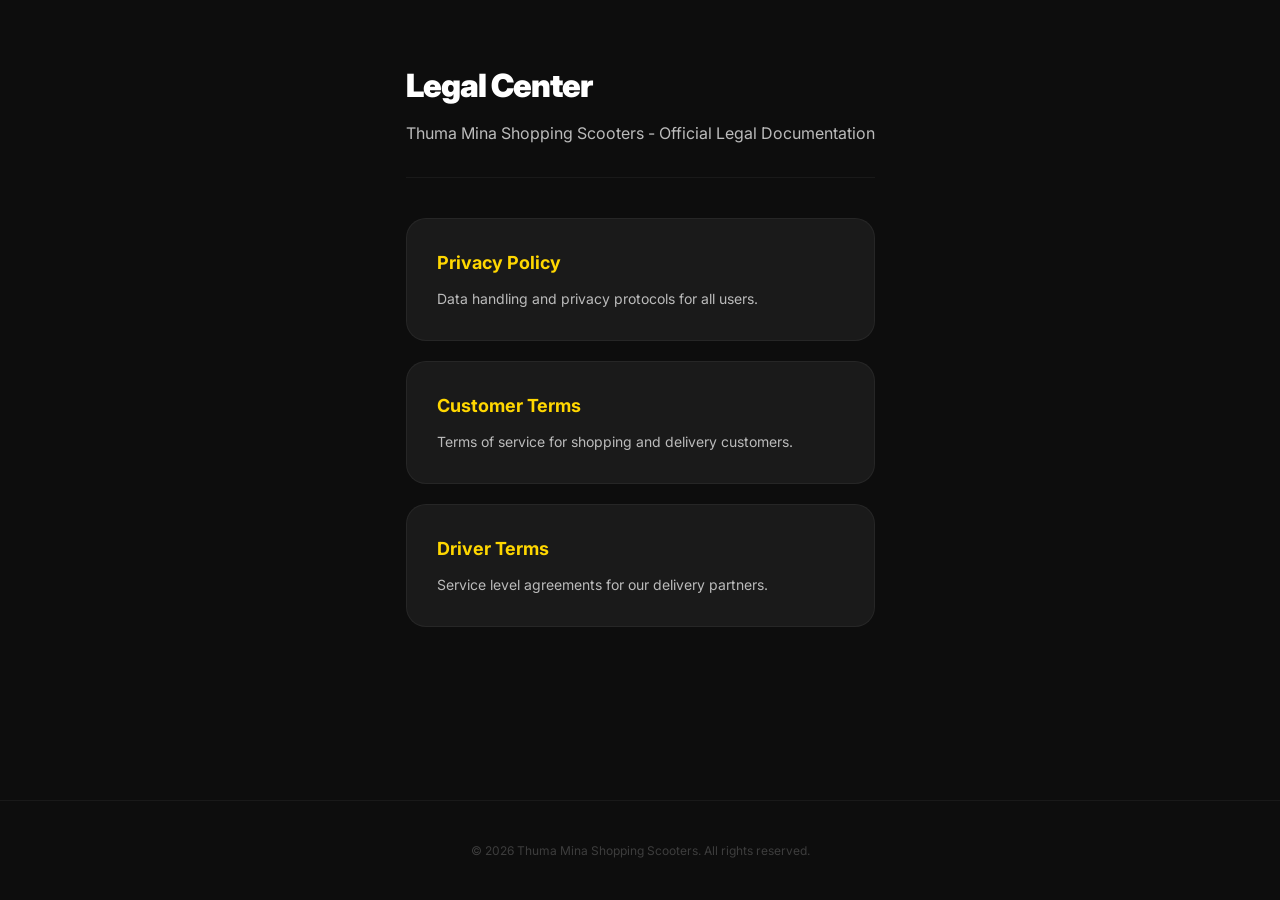
==== legal/index.html @ d8e6478d "feat: initialize legal document website with thuma mina aesthetics" ====
<!DOCTYPE html>
<html lang="en">
<head>
    <meta charset="UTF-8">
    <meta name="viewport" content="width=device-width, initial-scale=1.0">
    <title>Legal Center | Thuma Mina</title>
    <link rel="stylesheet" href="../assets/styles.css">
    <link rel="preconnect" href="https://fonts.googleapis.com">
    <link rel="preconnect" href="https://fonts.gstatic.com" crossorigin>
    <link href="https://fonts.googleapis.com/css2?family=Inter:wght@400;600;700;900&display=swap" rel="stylesheet">
</head>
<body>
    <div class="container">
        <h1>Legal Center</h1>
        <p style="color: var(--text-secondary);">Thuma Mina Shopping Scooters - Official Legal Documentation</p>
        
        <div class="divider"></div>

        <div class="home-grid">
            <a href="privacy.html" class="home-card">
                <h2>Privacy Policy</h2>
                <p>Data handling and privacy protocols for all users.</p>
            </a>
            <a href="customer-terms.html" class="home-card">
                <h2>Customer Terms</h2>
                <p>Terms of service for shopping and delivery customers.</p>
            </a>
            <a href="driver-terms.html" class="home-card">
                <h2>Driver Terms</h2>
                <p>Service level agreements for our delivery partners.</p>
            </a>
        </div>
    </div>

    <footer>
        &copy; 2026 Thuma Mina Shopping Scooters. All rights reserved.
    </footer>
</body>
</html>
---- assets/styles.css ----
:root {
    --primary-yellow: #FFD700;
    --bg-dark: #0D0D0D;
    --card-bg: #1A1A1A;
    --text-primary: #FFFFFF;
    --text-secondary: #BBBBBB;
    --border-color: rgba(255, 255, 255, 0.05);
}

* {
    margin: 0;
    padding: 0;
    box-sizing: border-box;
}

body {
    font-family: 'Inter', -apple-system, BlinkMacSystemFont, "Segoe UI", Roboto, Helvetica, Arial, sans-serif;
    background-color: var(--bg-dark);
    color: var(--text-primary);
    line-height: 1.6;
    display: flex;
    flex-direction: column;
    min-height: 100vh;
}

.container {
    max-width: 900px;
    margin: 60px auto;
    padding: 0 20px;
    flex-grow: 1;
}

.policy-card {
    background-color: var(--card-bg);
    border-radius: 24px;
    padding: 40px;
    border: 1px solid var(--border-color);
    box-shadow: 0 10px 30px rgba(0, 0, 0, 0.5);
}

h1 {
    font-size: 32px;
    font-weight: 900;
    margin-bottom: 10px;
    letter-spacing: -1px;
}

.last-updated {
    font-size: 14px;
    color: var(--primary-yellow);
    font-weight: 600;
    margin-bottom: 30px;
}

.divider {
    height: 1px;
    background-color: var(--border-color);
    margin: 30px 0;
}

.content {
    font-size: 16px;
    color: var(--text-secondary);
    white-space: pre-wrap;
}

.nav-links {
    margin-top: 40px;
    display: flex;
    gap: 20px;
}

.nav-links a {
    color: var(--primary-yellow);
    text-decoration: none;
    font-size: 14px;
    font-weight: 700;
    text-transform: uppercase;
    letter-spacing: 1px;
}

.nav-links a:hover {
    text-decoration: underline;
}

footer {
    padding: 40px 0;
    text-align: center;
    font-size: 12px;
    color: rgba(255, 255, 255, 0.2);
    border-top: 1px solid var(--border-color);
}

.home-grid {
    display: grid;
    grid-template-columns: repeat(auto-fit, minmax(250px, 1fr));
    gap: 20px;
    margin-top: 40px;
}

.home-card {
    background-color: var(--card-bg);
    padding: 30px;
    border-radius: 20px;
    text-decoration: none;
    border: 1px solid var(--border-color);
    transition: transform 0.2s, border-color 0.2s;
}

.home-card:hover {
    transform: translateY(-5px);
    border-color: var(--primary-yellow);
}

.home-card h2 {
    color: var(--primary-yellow);
    font-size: 18px;
    margin-bottom: 10px;
}

.home-card p {
    color: var(--text-secondary);
    font-size: 14px;
}
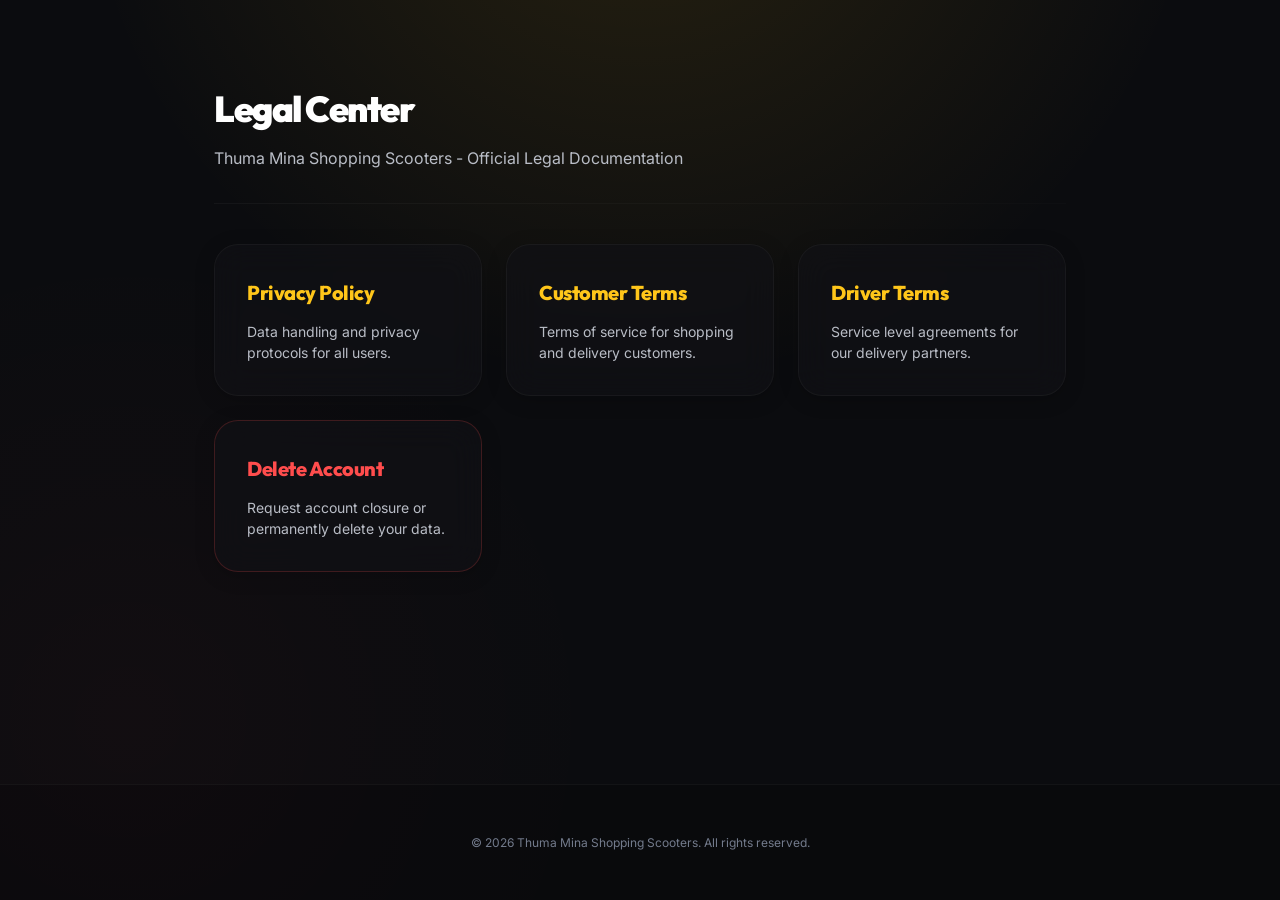
==== commit c58e06da: "Add delete-account page, update styles and index" ====
--- a/legal/index.html
+++ b/legal/index.html
@@ -29,6 +29,10 @@
                 <h2>Driver Terms</h2>
                 <p>Service level agreements for our delivery partners.</p>
             </a>
+            <a href="delete-account.html" class="home-card" style="border-color: rgba(255, 77, 77, 0.2);">
+                <h2 style="color: #ff4d4d;">Delete Account</h2>
+                <p>Request account closure or permanently delete your data.</p>
+            </a>
         </div>
     </div>
 
--- a/assets/styles.css
+++ b/assets/styles.css
@@ -1,10 +1,17 @@
+@import url('https://fonts.googleapis.com/css2?family=Outfit:wght@400;600;800;900&family=Inter:wght@400;500;600;700;800&display=swap');
+
 :root {
-    --primary-yellow: #FFD700;
-    --bg-dark: #0D0D0D;
-    --card-bg: #1A1A1A;
-    --text-primary: #FFFFFF;
-    --text-secondary: #BBBBBB;
-    --border-color: rgba(255, 255, 255, 0.05);
+    --primary-yellow: hsl(45, 100%, 55%);
+    --primary-yellow-glow: hsla(45, 100%, 55%, 0.15);
+    --bg-dark: hsl(220, 15%, 5%);
+    --card-bg: rgba(18, 18, 22, 0.65);
+    --text-primary: hsl(0, 0%, 100%);
+    --text-secondary: hsl(220, 10%, 75%);
+    --text-muted: hsl(220, 10%, 50%);
+    --border-color: rgba(255, 255, 255, 0.04);
+    --border-color-hover: rgba(255, 215, 0, 0.2);
+    --alert-red: hsl(355, 100%, 63%);
+    --alert-red-glow: hsla(355, 100%, 63%, 0.15);
 }
 
 * {
@@ -13,112 +20,360 @@
     box-sizing: border-box;
 }
 
+/* Custom Scrollbar */
+::-webkit-scrollbar {
+    width: 8px;
+}
+::-webkit-scrollbar-track {
+    background: var(--bg-dark);
+}
+::-webkit-scrollbar-thumb {
+    background: rgba(255, 255, 255, 0.1);
+    border-radius: 4px;
+}
+::-webkit-scrollbar-thumb:hover {
+    background: var(--primary-yellow);
+}
+
 body {
-    font-family: 'Inter', -apple-system, BlinkMacSystemFont, "Segoe UI", Roboto, Helvetica, Arial, sans-serif;
+    font-family: 'Inter', sans-serif;
     background-color: var(--bg-dark);
+    background-image: 
+        radial-gradient(circle at 50% -20%, hsla(45, 100%, 55%, 0.12), transparent 45%),
+        radial-gradient(circle at 10% 80%, hsla(355, 100%, 63%, 0.03), transparent 35%);
+    background-attachment: fixed;
     color: var(--text-primary);
     line-height: 1.6;
     display: flex;
     flex-direction: column;
     min-height: 100vh;
+    overflow-x: hidden;
 }
 
 .container {
     max-width: 900px;
-    margin: 60px auto;
-    padding: 0 20px;
+    margin: 80px auto;
+    padding: 0 24px;
     flex-grow: 1;
+    width: 100%;
 }
 
 .policy-card {
-    background-color: var(--card-bg);
-    border-radius: 24px;
-    padding: 40px;
+    background: var(--card-bg);
+    backdrop-filter: blur(24px);
+    -webkit-backdrop-filter: blur(24px);
+    border-radius: 28px;
+    padding: 48px;
     border: 1px solid var(--border-color);
-    box-shadow: 0 10px 30px rgba(0, 0, 0, 0.5);
+    box-shadow: 
+        0 4px 30px rgba(0, 0, 0, 0.4),
+        0 1px 3px rgba(255, 255, 255, 0.05) inset;
+    transition: transform 0.3s ease, box-shadow 0.3s ease;
 }
 
 h1 {
-    font-size: 32px;
+    font-family: 'Outfit', sans-serif;
+    font-size: 36px;
     font-weight: 900;
-    margin-bottom: 10px;
-    letter-spacing: -1px;
+    margin-bottom: 8px;
+    letter-spacing: -1.5px;
+    background: linear-gradient(135deg, #fff 60%, var(--primary-yellow));
+    -webkit-background-clip: text;
+    -webkit-text-fill-color: transparent;
 }
 
 .last-updated {
-    font-size: 14px;
+    font-size: 13px;
     color: var(--primary-yellow);
-    font-weight: 600;
+    font-weight: 700;
+    text-transform: uppercase;
+    letter-spacing: 1.5px;
     margin-bottom: 30px;
 }
 
 .divider {
     height: 1px;
-    background-color: var(--border-color);
-    margin: 30px 0;
+    background: linear-gradient(90deg, var(--border-color) 0%, rgba(255,255,255,0.01) 100%);
+    margin: 32px 0;
 }
 
 .content {
-    font-size: 16px;
+    font-size: 15.5px;
     color: var(--text-secondary);
     white-space: pre-wrap;
 }
 
 .nav-links {
-    margin-top: 40px;
+    margin-top: 48px;
     display: flex;
-    gap: 20px;
+    flex-wrap: wrap;
+    gap: 24px;
 }
 
 .nav-links a {
     color: var(--primary-yellow);
     text-decoration: none;
-    font-size: 14px;
+    font-size: 13px;
     font-weight: 700;
     text-transform: uppercase;
-    letter-spacing: 1px;
+    letter-spacing: 1.2px;
+    transition: color 0.2s, opacity 0.2s;
+    opacity: 0.8;
 }
 
 .nav-links a:hover {
-    text-decoration: underline;
+    opacity: 1;
+    text-shadow: 0 0 10px var(--primary-yellow-glow);
 }
 
 footer {
-    padding: 40px 0;
+    padding: 48px 0;
     text-align: center;
     font-size: 12px;
-    color: rgba(255, 255, 255, 0.2);
+    color: var(--text-muted);
     border-top: 1px solid var(--border-color);
-}
-
+    background: rgba(0, 0, 0, 0.2);
+}
+
+/* Home Grid & Navigation Cards */
 .home-grid {
     display: grid;
-    grid-template-columns: repeat(auto-fit, minmax(250px, 1fr));
-    gap: 20px;
+    grid-template-columns: repeat(auto-fit, minmax(260px, 1fr));
+    gap: 24px;
     margin-top: 40px;
 }
 
 .home-card {
-    background-color: var(--card-bg);
-    padding: 30px;
-    border-radius: 20px;
+    background: var(--card-bg);
+    backdrop-filter: blur(16px);
+    -webkit-backdrop-filter: blur(16px);
+    padding: 32px;
+    border-radius: 24px;
     text-decoration: none;
     border: 1px solid var(--border-color);
-    transition: transform 0.2s, border-color 0.2s;
+    box-shadow: 0 4px 20px rgba(0, 0, 0, 0.2);
+    transition: all 0.3s cubic-bezier(0.16, 1, 0.3, 1);
 }
 
 .home-card:hover {
-    transform: translateY(-5px);
+    transform: translateY(-6px);
     border-color: var(--primary-yellow);
+    box-shadow: 
+        0 12px 30px rgba(0, 0, 0, 0.4),
+        0 0 15px var(--primary-yellow-glow);
 }
 
 .home-card h2 {
+    font-family: 'Outfit', sans-serif;
     color: var(--primary-yellow);
-    font-size: 18px;
-    margin-bottom: 10px;
+    font-size: 20px;
+    font-weight: 800;
+    margin-bottom: 12px;
+    letter-spacing: -0.5px;
 }
 
 .home-card p {
     color: var(--text-secondary);
     font-size: 14px;
-}
+    line-height: 1.5;
+}
+
+/* Tabs System */
+.tabs {
+    display: flex;
+    gap: 8px;
+    margin-bottom: 32px;
+    border-bottom: 1px solid var(--border-color);
+    padding-bottom: 8px;
+}
+
+.tab-btn {
+    background: none;
+    border: none;
+    color: var(--text-muted);
+    font-size: 13.5px;
+    font-weight: 700;
+    padding: 10px 20px;
+    cursor: pointer;
+    text-transform: uppercase;
+    letter-spacing: 0.8px;
+    transition: all 0.2s ease;
+    border-radius: 8px;
+}
+
+.tab-btn:hover {
+    color: var(--text-primary);
+    background: rgba(255, 255, 255, 0.03);
+}
+
+.tab-btn.active {
+    color: var(--primary-yellow);
+    background: var(--primary-yellow-glow);
+}
+
+.tab-content {
+    display: none;
+    animation: fadeIn 0.4s ease forwards;
+}
+
+.tab-content.active {
+    display: block;
+}
+
+@keyframes fadeIn {
+    from { opacity: 0; transform: translateY(10px); }
+    to { opacity: 1; transform: translateY(0); }
+}
+
+/* Forms & Inputs */
+.form-group {
+    margin-bottom: 24px;
+}
+
+label {
+    display: block;
+    font-size: 11px;
+    font-weight: 700;
+    color: var(--text-muted);
+    margin-bottom: 8px;
+    text-transform: uppercase;
+    letter-spacing: 1.2px;
+}
+
+input[type="email"],
+input[type="password"],
+input[type="text"],
+select,
+textarea {
+    width: 100%;
+    padding: 16px 18px;
+    border-radius: 14px;
+    background-color: rgba(0, 0, 0, 0.2);
+    border: 1px solid var(--border-color);
+    color: var(--text-primary);
+    font-family: inherit;
+    font-size: 15px;
+    box-shadow: 0 2px 8px rgba(0, 0, 0, 0.1) inset;
+    transition: all 0.25s cubic-bezier(0.16, 1, 0.3, 1);
+}
+
+input[type="email"]:focus,
+input[type="password"]:focus,
+input[type="text"]:focus,
+select:focus,
+textarea:focus {
+    outline: none;
+    border-color: var(--primary-yellow);
+    background-color: rgba(255, 255, 255, 0.02);
+    box-shadow: 
+        0 0 0 4px var(--primary-yellow-glow),
+        0 4px 12px rgba(0, 0, 0, 0.2);
+}
+
+textarea {
+    resize: vertical;
+    min-height: 120px;
+    line-height: 1.5;
+}
+
+select {
+    appearance: none;
+    background-image: url("data:image/svg+xml;utf8,<svg fill='rgb(255,215,0)' height='24' viewBox='0 0 24 24' width='24' xmlns='http://www.w3.org/2000/svg'><path d='M7 10l5 5 5-5z'/><path d='M0 0h24v24H0z' fill='none'/></svg>");
+    background-repeat: no-repeat;
+    background-position: right 18px center;
+    cursor: pointer;
+}
+
+/* Warnings and Banners */
+.warning-box {
+    background-color: rgba(255, 77, 77, 0.04);
+    border: 1px solid rgba(255, 77, 77, 0.15);
+    border-radius: 20px;
+    padding: 24px;
+    margin-bottom: 32px;
+    box-shadow: 0 4px 15px rgba(255, 77, 77, 0.02);
+}
+
+.warning-box h3 {
+    color: var(--alert-red);
+    font-family: 'Outfit', sans-serif;
+    font-size: 15px;
+    font-weight: 900;
+    margin-bottom: 12px;
+    text-transform: uppercase;
+    letter-spacing: 0.8px;
+}
+
+.warning-box ul {
+    list-style-position: inside;
+    color: var(--text-secondary);
+    font-size: 14px;
+}
+
+.warning-box li {
+    margin-bottom: 10px;
+    line-height: 1.6;
+}
+
+/* Deletion Buttons */
+.btn-delete {
+    width: 100%;
+    background-color: var(--alert-red);
+    color: white;
+    border: none;
+    padding: 18px;
+    border-radius: 16px;
+    font-family: 'Outfit', sans-serif;
+    font-size: 14px;
+    font-weight: 800;
+    text-transform: uppercase;
+    letter-spacing: 1.5px;
+    cursor: pointer;
+    box-shadow: 0 4px 15px rgba(255, 77, 77, 0.2);
+    transition: all 0.2s cubic-bezier(0.16, 1, 0.3, 1);
+}
+
+.btn-delete:hover {
+    background-color: hsl(355, 100%, 58%);
+    box-shadow: 
+        0 6px 20px rgba(255, 77, 77, 0.3),
+        0 0 15px var(--alert-red-glow);
+}
+
+.btn-delete:active {
+    transform: scale(0.985);
+}
+
+.btn-delete:disabled {
+    background-color: rgba(255, 255, 255, 0.02);
+    color: rgba(255, 255, 255, 0.15);
+    cursor: not-allowed;
+    border: 1px solid var(--border-color);
+    box-shadow: none;
+}
+
+/* Status Notifications */
+.status-message {
+    padding: 18px 24px;
+    border-radius: 16px;
+    margin-top: 28px;
+    font-size: 14.5px;
+    font-weight: 600;
+    line-height: 1.5;
+    display: none;
+    animation: fadeIn 0.4s ease forwards;
+}
+
+.status-message.success {
+    background-color: rgba(76, 175, 80, 0.08);
+    border: 1px solid rgba(76, 175, 80, 0.15);
+    color: #4CAF50;
+    display: block;
+}
+
+.status-message.error {
+    background-color: rgba(244, 67, 54, 0.08);
+    border: 1px solid rgba(244, 67, 54, 0.15);
+    color: #f44336;
+    display: block;
+}
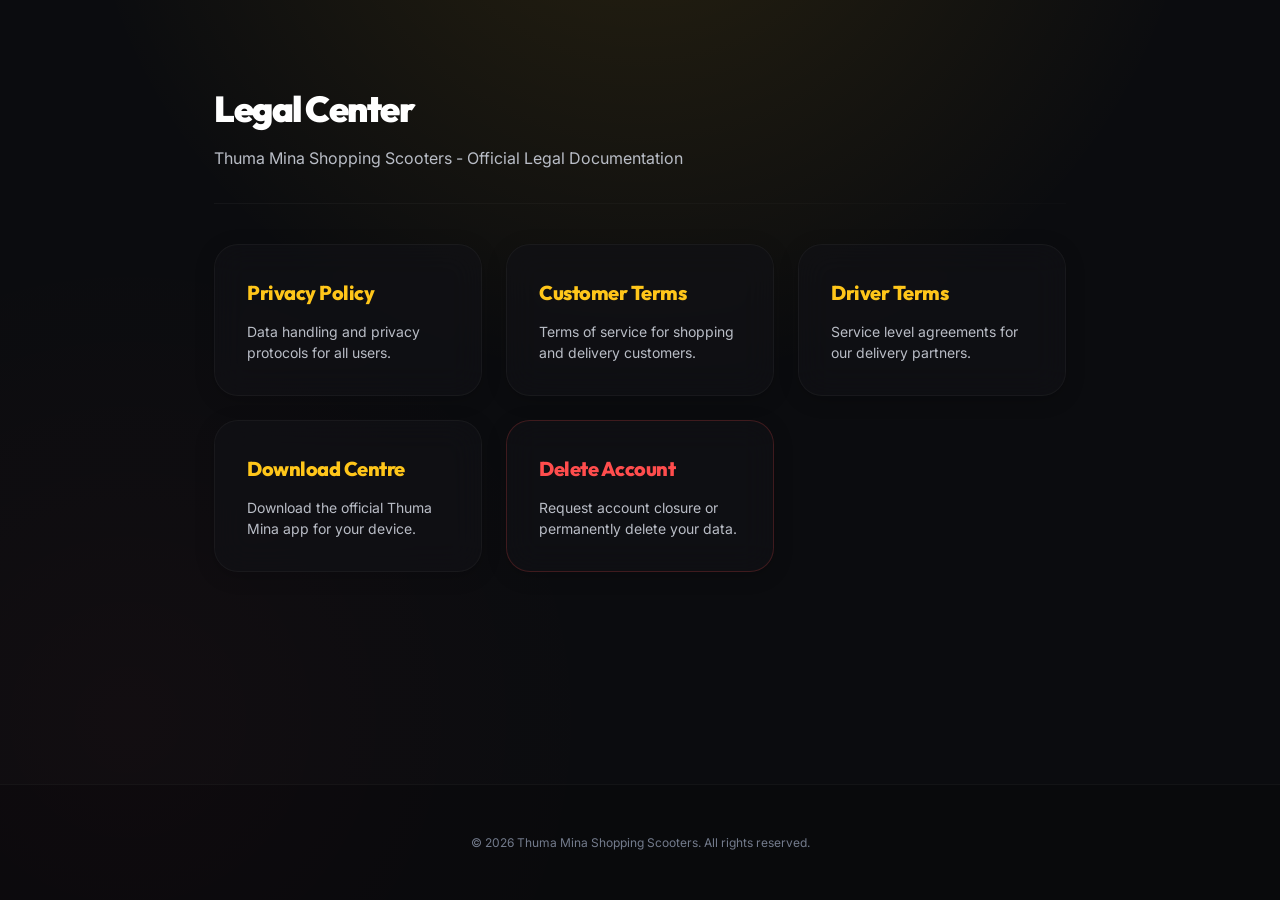
==== commit 2c624657: "Update legal site: style improvements and downloads page" ====
--- a/legal/index.html
+++ b/legal/index.html
@@ -1,43 +1,47 @@
-<!DOCTYPE html>
-<html lang="en">
-<head>
-    <meta charset="UTF-8">
-    <meta name="viewport" content="width=device-width, initial-scale=1.0">
-    <title>Legal Center | Thuma Mina</title>
-    <link rel="stylesheet" href="../assets/styles.css">
-    <link rel="preconnect" href="https://fonts.googleapis.com">
-    <link rel="preconnect" href="https://fonts.gstatic.com" crossorigin>
-    <link href="https://fonts.googleapis.com/css2?family=Inter:wght@400;600;700;900&display=swap" rel="stylesheet">
-</head>
-<body>
-    <div class="container">
-        <h1>Legal Center</h1>
-        <p style="color: var(--text-secondary);">Thuma Mina Shopping Scooters - Official Legal Documentation</p>
-        
-        <div class="divider"></div>
-
-        <div class="home-grid">
-            <a href="privacy.html" class="home-card">
-                <h2>Privacy Policy</h2>
-                <p>Data handling and privacy protocols for all users.</p>
-            </a>
-            <a href="customer-terms.html" class="home-card">
-                <h2>Customer Terms</h2>
-                <p>Terms of service for shopping and delivery customers.</p>
-            </a>
-            <a href="driver-terms.html" class="home-card">
-                <h2>Driver Terms</h2>
-                <p>Service level agreements for our delivery partners.</p>
-            </a>
-            <a href="delete-account.html" class="home-card" style="border-color: rgba(255, 77, 77, 0.2);">
-                <h2 style="color: #ff4d4d;">Delete Account</h2>
-                <p>Request account closure or permanently delete your data.</p>
-            </a>
-        </div>
-    </div>
-
-    <footer>
-        &copy; 2026 Thuma Mina Shopping Scooters. All rights reserved.
-    </footer>
-</body>
-</html>
+<!DOCTYPE html>
+<html lang="en">
+<head>
+    <meta charset="UTF-8">
+    <meta name="viewport" content="width=device-width, initial-scale=1.0">
+    <title>Legal Center | Thuma Mina</title>
+    <link rel="stylesheet" href="../assets/styles.css">
+    <link rel="preconnect" href="https://fonts.googleapis.com">
+    <link rel="preconnect" href="https://fonts.gstatic.com" crossorigin>
+    <link href="https://fonts.googleapis.com/css2?family=Inter:wght@400;600;700;900&display=swap" rel="stylesheet">
+</head>
+<body>
+    <div class="container">
+        <h1>Legal Center</h1>
+        <p style="color: var(--text-secondary);">Thuma Mina Shopping Scooters - Official Legal Documentation</p>
+        
+        <div class="divider"></div>
+
+        <div class="home-grid">
+            <a href="privacy.html" class="home-card">
+                <h2>Privacy Policy</h2>
+                <p>Data handling and privacy protocols for all users.</p>
+            </a>
+            <a href="customer-terms.html" class="home-card">
+                <h2>Customer Terms</h2>
+                <p>Terms of service for shopping and delivery customers.</p>
+            </a>
+            <a href="driver-terms.html" class="home-card">
+                <h2>Driver Terms</h2>
+                <p>Service level agreements for our delivery partners.</p>
+            </a>
+            <a href="downloads/applications.html" class="home-card">
+                <h2>Download Centre</h2>
+                <p>Download the official Thuma Mina app for your device.</p>
+            </a>
+            <a href="delete-account.html" class="home-card" style="border-color: rgba(255, 77, 77, 0.2);">
+                <h2 style="color: #ff4d4d;">Delete Account</h2>
+                <p>Request account closure or permanently delete your data.</p>
+            </a>
+        </div>
+    </div>
+
+    <footer>
+        &copy; 2026 Thuma Mina Shopping Scooters. All rights reserved.
+    </footer>
+</body>
+</html>
--- a/assets/styles.css
+++ b/assets/styles.css
@@ -377,3 +377,158 @@
     color: #f44336;
     display: block;
 }
+
+/* Download Centre */
+.app-grid {
+    display: grid;
+    gap: 24px;
+    margin-top: 32px;
+}
+
+.app-card {
+    background: var(--card-bg);
+    backdrop-filter: blur(16px);
+    -webkit-backdrop-filter: blur(16px);
+    padding: 28px 32px;
+    border-radius: 24px;
+    border: 1px solid var(--border-color);
+    display: flex;
+    align-items: center;
+    gap: 24px;
+    transition: all 0.3s cubic-bezier(0.16, 1, 0.3, 1);
+}
+
+.app-card:hover {
+    border-color: var(--border-color-hover);
+    box-shadow: 0 8px 24px rgba(0, 0, 0, 0.3);
+}
+
+.app-icon {
+    width: 64px;
+    height: 64px;
+    border-radius: 16px;
+    background: var(--primary-yellow-glow);
+    display: flex;
+    align-items: center;
+    justify-content: center;
+    font-size: 28px;
+    flex-shrink: 0;
+}
+
+.app-info {
+    flex: 1;
+    min-width: 0;
+}
+
+.app-info h3 {
+    font-family: 'Outfit', sans-serif;
+    font-size: 18px;
+    font-weight: 800;
+    color: var(--text-primary);
+    margin-bottom: 4px;
+}
+
+.app-info p {
+    font-size: 14px;
+    color: var(--text-secondary);
+    line-height: 1.5;
+    margin: 0;
+}
+
+.app-meta {
+    display: grid;
+    grid-template-columns: repeat(auto-fit, minmax(110px, 1fr));
+    gap: 10px 16px;
+    margin-top: 14px;
+    padding-top: 14px;
+    border-top: 1px solid var(--border-color);
+}
+
+.meta-item {
+    display: flex;
+    flex-direction: column;
+    gap: 2px;
+}
+
+.meta-label {
+    font-size: 10px;
+    font-weight: 700;
+    text-transform: uppercase;
+    letter-spacing: 0.8px;
+    color: var(--text-muted);
+}
+
+.meta-value {
+    font-size: 14px;
+    font-weight: 600;
+    color: var(--text-primary);
+}
+
+.app-badge {
+    display: inline-block;
+    font-size: 10px;
+    font-weight: 700;
+    text-transform: uppercase;
+    letter-spacing: 1px;
+    padding: 4px 10px;
+    border-radius: 6px;
+    margin-bottom: 8px;
+}
+
+.app-badge.available {
+    background: rgba(76, 175, 80, 0.1);
+    color: #4CAF50;
+    border: 1px solid rgba(76, 175, 80, 0.2);
+}
+
+.app-badge.coming-soon {
+    background: rgba(255, 255, 255, 0.03);
+    color: var(--text-muted);
+    border: 1px solid var(--border-color);
+}
+
+.btn-download {
+    display: inline-flex;
+    align-items: center;
+    gap: 8px;
+    background: var(--primary-yellow);
+    color: #000;
+    padding: 12px 24px;
+    border-radius: 14px;
+    font-family: 'Outfit', sans-serif;
+    font-size: 12px;
+    font-weight: 800;
+    text-transform: uppercase;
+    letter-spacing: 0.8px;
+    text-decoration: none;
+    white-space: nowrap;
+    transition: all 0.2s cubic-bezier(0.16, 1, 0.3, 1);
+    flex-shrink: 0;
+}
+
+.btn-download:hover {
+    background: hsl(45, 100%, 60%);
+    box-shadow: 0 4px 15px var(--primary-yellow-glow);
+    transform: translateY(-2px);
+}
+
+.btn-download:active {
+    transform: translateY(0);
+}
+
+.btn-download.disabled {
+    background: rgba(255, 255, 255, 0.03);
+    color: var(--text-muted);
+    pointer-events: none;
+    border: 1px solid var(--border-color);
+}
+
+@media (max-width: 640px) {
+    .app-card {
+        flex-direction: column;
+        text-align: center;
+    }
+    .app-icon {
+        margin-bottom: 8px;
+    }
+}
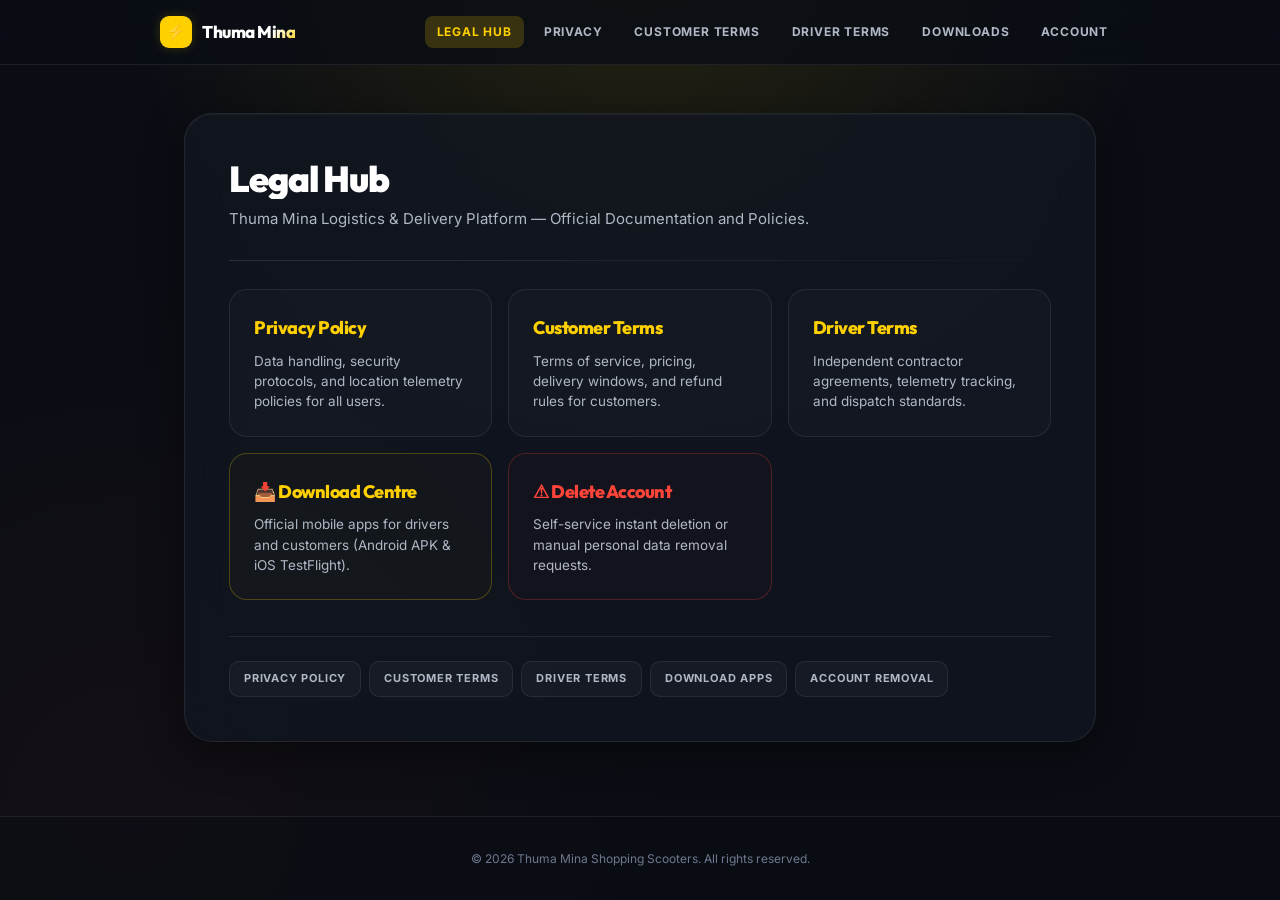
==== commit c71eb147: "feat(legal-site): mobile-first responsive redesign, unified brand header, verified iOS TestFlight in" ====
--- a/legal/index.html
+++ b/legal/index.html
@@ -1,47 +1,76 @@
-<!DOCTYPE html>
-<html lang="en">
-<head>
-    <meta charset="UTF-8">
-    <meta name="viewport" content="width=device-width, initial-scale=1.0">
-    <title>Legal Center | Thuma Mina</title>
-    <link rel="stylesheet" href="../assets/styles.css">
-    <link rel="preconnect" href="https://fonts.googleapis.com">
-    <link rel="preconnect" href="https://fonts.gstatic.com" crossorigin>
-    <link href="https://fonts.googleapis.com/css2?family=Inter:wght@400;600;700;900&display=swap" rel="stylesheet">
-</head>
-<body>
-    <div class="container">
-        <h1>Legal Center</h1>
-        <p style="color: var(--text-secondary);">Thuma Mina Shopping Scooters - Official Legal Documentation</p>
-        
-        <div class="divider"></div>
-
-        <div class="home-grid">
-            <a href="privacy.html" class="home-card">
-                <h2>Privacy Policy</h2>
-                <p>Data handling and privacy protocols for all users.</p>
-            </a>
-            <a href="customer-terms.html" class="home-card">
-                <h2>Customer Terms</h2>
-                <p>Terms of service for shopping and delivery customers.</p>
-            </a>
-            <a href="driver-terms.html" class="home-card">
-                <h2>Driver Terms</h2>
-                <p>Service level agreements for our delivery partners.</p>
-            </a>
-            <a href="downloads/applications.html" class="home-card">
-                <h2>Download Centre</h2>
-                <p>Download the official Thuma Mina app for your device.</p>
-            </a>
-            <a href="delete-account.html" class="home-card" style="border-color: rgba(255, 77, 77, 0.2);">
-                <h2 style="color: #ff4d4d;">Delete Account</h2>
-                <p>Request account closure or permanently delete your data.</p>
-            </a>
-        </div>
-    </div>
-
-    <footer>
-        &copy; 2026 Thuma Mina Shopping Scooters. All rights reserved.
-    </footer>
-</body>
-</html>
+<!DOCTYPE html>
+<html lang="en">
+<head>
+    <meta charset="UTF-8">
+    <meta name="viewport" content="width=device-width, initial-scale=1.0">
+    <title>Legal Hub | Thuma Mina</title>
+    <link rel="stylesheet" href="../assets/styles.css">
+    <link rel="preconnect" href="https://fonts.googleapis.com">
+    <link rel="preconnect" href="https://fonts.gstatic.com" crossorigin>
+    <link href="https://fonts.googleapis.com/css2?family=Outfit:wght@400;600;700;800;900&family=Inter:wght@400;500;600;700;800&display=swap" rel="stylesheet">
+</head>
+<body>
+    <header class="site-header">
+        <div class="header-inner">
+            <a href="index.html" class="brand-link">
+                <span class="brand-icon">&#9889;</span>
+                <span class="brand-title">Thuma Mina</span>
+            </a>
+            <nav class="header-nav">
+                <a href="index.html" class="active">Legal Hub</a>
+                <a href="privacy.html">Privacy</a>
+                <a href="customer-terms.html">Customer Terms</a>
+                <a href="driver-terms.html">Driver Terms</a>
+                <a href="downloads/applications.html">Downloads</a>
+                <a href="delete-account.html">Account</a>
+            </nav>
+        </div>
+    </header>
+
+    <div class="container">
+        <div class="policy-card">
+            <h1>Legal Hub</h1>
+            <p style="color: var(--text-secondary); margin-top: 8px;">
+                Thuma Mina Logistics & Delivery Platform &mdash; Official Documentation and Policies.
+            </p>
+            
+            <div class="divider"></div>
+
+            <div class="home-grid">
+                <a href="privacy.html" class="home-card">
+                    <h2>Privacy Policy</h2>
+                    <p>Data handling, security protocols, and location telemetry policies for all users.</p>
+                </a>
+                <a href="customer-terms.html" class="home-card">
+                    <h2>Customer Terms</h2>
+                    <p>Terms of service, pricing, delivery windows, and refund rules for customers.</p>
+                </a>
+                <a href="driver-terms.html" class="home-card">
+                    <h2>Driver Terms</h2>
+                    <p>Independent contractor agreements, telemetry tracking, and dispatch standards.</p>
+                </a>
+                <a href="downloads/applications.html" class="home-card" style="border-color: rgba(255, 208, 0, 0.25); background: rgba(255, 208, 0, 0.02);">
+                    <h2 style="color: var(--primary-yellow);">&#128229; Download Centre</h2>
+                    <p>Official mobile apps for drivers and customers (Android APK &amp; iOS TestFlight).</p>
+                </a>
+                <a href="delete-account.html" class="home-card" style="border-color: rgba(255, 69, 58, 0.25); background: rgba(255, 69, 58, 0.02);">
+                    <h2 style="color: var(--alert-red);">&#9888; Delete Account</h2>
+                    <p>Self-service instant deletion or manual personal data removal requests.</p>
+                </a>
+            </div>
+
+            <div class="nav-links">
+                <a href="privacy.html">Privacy Policy</a>
+                <a href="customer-terms.html">Customer Terms</a>
+                <a href="driver-terms.html">Driver Terms</a>
+                <a href="downloads/applications.html">Download Apps</a>
+                <a href="delete-account.html">Account Removal</a>
+            </div>
+        </div>
+    </div>
+
+    <footer>
+        &copy; 2026 Thuma Mina Shopping Scooters. All rights reserved.
+    </footer>
+</body>
+</html>
--- a/assets/styles.css
+++ b/assets/styles.css
@@ -1,46 +1,43 @@
-@import url('https://fonts.googleapis.com/css2?family=Outfit:wght@400;600;800;900&family=Inter:wght@400;500;600;700;800&display=swap');
+@import url('https://fonts.googleapis.com/css2?family=Outfit:wght@400;500;600;700;800;900&family=Inter:wght@400;500;600;700;800&display=swap');
 
 :root {
-    --primary-yellow: hsl(45, 100%, 55%);
-    --primary-yellow-glow: hsla(45, 100%, 55%, 0.15);
-    --bg-dark: hsl(220, 15%, 5%);
-    --card-bg: rgba(18, 18, 22, 0.65);
-    --text-primary: hsl(0, 0%, 100%);
-    --text-secondary: hsl(220, 10%, 75%);
-    --text-muted: hsl(220, 10%, 50%);
-    --border-color: rgba(255, 255, 255, 0.04);
-    --border-color-hover: rgba(255, 215, 0, 0.2);
-    --alert-red: hsl(355, 100%, 63%);
-    --alert-red-glow: hsla(355, 100%, 63%, 0.15);
-}
-
-* {
+    --primary-yellow: #FFD000;
+    --primary-yellow-hover: #FFE033;
+    --primary-yellow-glow: rgba(255, 208, 0, 0.18);
+    --bg-dark: #0A0D14;
+    --card-bg: rgba(17, 22, 33, 0.78);
+    --card-bg-solid: #111621;
+    --card-border: rgba(255, 255, 255, 0.08);
+    --card-border-hover: rgba(255, 208, 0, 0.35);
+    --text-primary: #FFFFFF;
+    --text-secondary: #B0B8C6;
+    --text-muted: #6E798F;
+    --border-color: rgba(255, 255, 255, 0.08);
+    --border-color-hover: rgba(255, 208, 0, 0.25);
+    --alert-red: #FF453A;
+    --alert-red-glow: rgba(255, 69, 58, 0.18);
+    --accent-green: #34C759;
+    --accent-blue: #0A84FF;
+    --accent-orange: #FF9F0A;
+}
+
+*, *::before, *::after {
     margin: 0;
     padding: 0;
     box-sizing: border-box;
 }
 
-/* Custom Scrollbar */
-::-webkit-scrollbar {
-    width: 8px;
-}
-::-webkit-scrollbar-track {
-    background: var(--bg-dark);
-}
-::-webkit-scrollbar-thumb {
-    background: rgba(255, 255, 255, 0.1);
-    border-radius: 4px;
-}
-::-webkit-scrollbar-thumb:hover {
-    background: var(--primary-yellow);
+html {
+    -webkit-text-size-adjust: 100%;
+    scroll-behavior: smooth;
 }
 
 body {
-    font-family: 'Inter', sans-serif;
+    font-family: 'Inter', -apple-system, BlinkMacSystemFont, 'Segoe UI', Roboto, Helvetica, Arial, sans-serif;
     background-color: var(--bg-dark);
     background-image: 
-        radial-gradient(circle at 50% -20%, hsla(45, 100%, 55%, 0.12), transparent 45%),
-        radial-gradient(circle at 10% 80%, hsla(355, 100%, 63%, 0.03), transparent 35%);
+        radial-gradient(circle at 50% -10%, rgba(255, 208, 0, 0.12), transparent 45%),
+        radial-gradient(circle at 10% 90%, rgba(255, 69, 58, 0.04), transparent 40%);
     background-attachment: fixed;
     color: var(--text-primary);
     line-height: 1.6;
@@ -48,172 +45,496 @@
     flex-direction: column;
     min-height: 100vh;
     overflow-x: hidden;
-}
-
+    width: 100%;
+}
+
+/* Custom Scrollbar */
+::-webkit-scrollbar {
+    width: 6px;
+    height: 6px;
+}
+::-webkit-scrollbar-track {
+    background: var(--bg-dark);
+}
+::-webkit-scrollbar-thumb {
+    background: rgba(255, 255, 255, 0.15);
+    border-radius: 4px;
+}
+::-webkit-scrollbar-thumb:hover {
+    background: var(--primary-yellow);
+}
+
+/* Header & Global Brand Bar */
+.site-header {
+    width: 100%;
+    padding: 16px 20px;
+    background: rgba(10, 13, 20, 0.85);
+    backdrop-filter: blur(16px);
+    -webkit-backdrop-filter: blur(16px);
+    border-bottom: 1px solid var(--border-color);
+    position: sticky;
+    top: 0;
+    z-index: 100;
+}
+
+.header-inner {
+    max-width: 960px;
+    margin: 0 auto;
+    display: flex;
+    align-items: center;
+    justify-content: space-between;
+    gap: 16px;
+}
+
+.brand-link {
+    display: inline-flex;
+    align-items: center;
+    gap: 10px;
+    text-decoration: none;
+    color: var(--text-primary);
+    font-family: 'Outfit', sans-serif;
+    font-weight: 800;
+    font-size: 17px;
+    letter-spacing: -0.5px;
+}
+
+.brand-icon {
+    width: 32px;
+    height: 32px;
+    border-radius: 9px;
+    background: var(--primary-yellow);
+    color: #000;
+    display: flex;
+    align-items: center;
+    justify-content: center;
+    font-size: 16px;
+    font-weight: 900;
+    box-shadow: 0 0 12px var(--primary-yellow-glow);
+}
+
+.brand-title {
+    background: linear-gradient(135deg, #fff 70%, var(--primary-yellow));
+    -webkit-background-clip: text;
+    -webkit-text-fill-color: transparent;
+}
+
+.header-nav {
+    display: flex;
+    align-items: center;
+    gap: 8px;
+    flex-wrap: wrap;
+}
+
+.header-nav a {
+    text-decoration: none;
+    font-size: 12px;
+    font-weight: 700;
+    text-transform: uppercase;
+    letter-spacing: 0.8px;
+    color: var(--text-secondary);
+    padding: 6px 12px;
+    border-radius: 8px;
+    transition: all 0.2s ease;
+}
+
+.header-nav a:hover, .header-nav a.active {
+    color: var(--primary-yellow);
+    background: var(--primary-yellow-glow);
+}
+
+/* Layout Container */
 .container {
-    max-width: 900px;
-    margin: 80px auto;
-    padding: 0 24px;
+    max-width: 960px;
+    margin: clamp(20px, 4vw, 48px) auto;
+    padding: 0 clamp(14px, 3vw, 24px);
     flex-grow: 1;
     width: 100%;
 }
 
+/* Primary Card Container */
 .policy-card {
     background: var(--card-bg);
     backdrop-filter: blur(24px);
     -webkit-backdrop-filter: blur(24px);
-    border-radius: 28px;
-    padding: 48px;
+    border-radius: clamp(16px, 3vw, 28px);
+    padding: clamp(20px, 4vw, 44px);
     border: 1px solid var(--border-color);
     box-shadow: 
-        0 4px 30px rgba(0, 0, 0, 0.4),
-        0 1px 3px rgba(255, 255, 255, 0.05) inset;
-    transition: transform 0.3s ease, box-shadow 0.3s ease;
-}
-
+        0 10px 40px rgba(0, 0, 0, 0.45),
+        0 1px 2px rgba(255, 255, 255, 0.05) inset;
+    width: 100%;
+    overflow: hidden;
+}
+
+/* Typography */
 h1 {
     font-family: 'Outfit', sans-serif;
-    font-size: 36px;
+    font-size: clamp(24px, 5.5vw, 36px);
     font-weight: 900;
+    line-height: 1.15;
     margin-bottom: 8px;
-    letter-spacing: -1.5px;
-    background: linear-gradient(135deg, #fff 60%, var(--primary-yellow));
+    letter-spacing: -1px;
+    background: linear-gradient(135deg, #ffffff 65%, var(--primary-yellow));
     -webkit-background-clip: text;
     -webkit-text-fill-color: transparent;
+    word-break: break-word;
+}
+
+h2 {
+    font-family: 'Outfit', sans-serif;
+    font-size: clamp(18px, 4vw, 22px);
+    font-weight: 800;
+    color: var(--text-primary);
+    margin: 28px 0 12px;
+    letter-spacing: -0.5px;
+}
+
+h3 {
+    font-family: 'Outfit', sans-serif;
+    font-size: clamp(15px, 3vw, 18px);
+    font-weight: 700;
+    color: var(--text-primary);
+    margin: 18px 0 8px;
+}
+
+p {
+    font-size: clamp(14px, 2vw, 15px);
+    color: var(--text-secondary);
+    line-height: 1.65;
+    margin-bottom: 14px;
+    word-break: break-word;
 }
 
 .last-updated {
-    font-size: 13px;
+    font-size: 11px;
     color: var(--primary-yellow);
-    font-weight: 700;
-    text-transform: uppercase;
-    letter-spacing: 1.5px;
-    margin-bottom: 30px;
+    font-weight: 800;
+    text-transform: uppercase;
+    letter-spacing: 1.2px;
+    margin-bottom: 20px;
+    display: inline-block;
 }
 
 .divider {
     height: 1px;
-    background: linear-gradient(90deg, var(--border-color) 0%, rgba(255,255,255,0.01) 100%);
-    margin: 32px 0;
-}
-
+    background: linear-gradient(90deg, rgba(255, 255, 255, 0.12) 0%, rgba(255, 255, 255, 0.01) 100%);
+    margin: clamp(18px, 3vw, 28px) 0;
+    width: 100%;
+}
+
+/* Policy Content Formatting */
 .content {
-    font-size: 15.5px;
+    font-size: clamp(14px, 1.8vw, 15px);
     color: var(--text-secondary);
-    white-space: pre-wrap;
-}
-
-.nav-links {
-    margin-top: 48px;
-    display: flex;
+    line-height: 1.7;
+    word-break: break-word;
+    overflow-wrap: break-word;
+}
+
+.content p {
+    margin-bottom: 12px;
+}
+
+.content ol, .content ul {
+    margin: 12px 0 16px 20px;
+    padding-left: 8px;
+}
+
+.content li {
+    margin-bottom: 8px;
+    line-height: 1.6;
+}
+
+/* Home Grid & Hub Cards */
+.home-grid {
+    display: grid;
+    grid-template-columns: repeat(auto-fit, minmax(min(100%, 250px), 1fr));
+    gap: 16px;
+    margin-top: 24px;
+    width: 100%;
+}
+
+.home-card {
+    background: rgba(255, 255, 255, 0.02);
+    border: 1px solid var(--border-color);
+    border-radius: 18px;
+    padding: 24px;
+    text-decoration: none;
+    transition: all 0.25s cubic-bezier(0.16, 1, 0.3, 1);
+    display: flex;
+    flex-direction: column;
+    justify-content: flex-start;
+    min-height: 130px;
+}
+
+.home-card:hover {
+    border-color: var(--primary-yellow);
+    background: rgba(255, 208, 0, 0.03);
+    box-shadow: 0 8px 24px rgba(0, 0, 0, 0.35), 0 0 12px var(--primary-yellow-glow);
+    transform: translateY(-3px);
+}
+
+.home-card h2 {
+    color: var(--primary-yellow);
+    font-size: 18px;
+    margin: 0 0 8px;
+    font-weight: 800;
+}
+
+.home-card p {
+    color: var(--text-secondary);
+    font-size: 13.5px;
+    margin: 0;
+    line-height: 1.5;
+}
+
+/* Download Centre App Cards */
+.app-grid {
+    display: flex;
+    flex-direction: column;
+    gap: 20px;
+    margin-top: 24px;
+    width: 100%;
+}
+
+.app-card {
+    background: rgba(255, 255, 255, 0.02);
+    border-radius: 20px;
+    border: 1px solid var(--border-color);
+    padding: clamp(20px, 3vw, 28px);
+    display: flex;
+    align-items: center;
+    gap: 20px;
+    transition: all 0.25s ease;
+    width: 100%;
+}
+
+.app-card:hover {
+    border-color: rgba(255, 208, 0, 0.3);
+    box-shadow: 0 8px 24px rgba(0, 0, 0, 0.35);
+}
+
+.app-icon {
+    width: 58px;
+    height: 58px;
+    border-radius: 16px;
+    background: var(--primary-yellow-glow);
+    border: 1px solid rgba(255, 208, 0, 0.3);
+    display: flex;
+    align-items: center;
+    justify-content: center;
+    font-size: 26px;
+    flex-shrink: 0;
+}
+
+.app-info {
+    flex: 1;
+    min-width: 0;
+}
+
+.app-info h3 {
+    margin: 4px 0 6px;
+    font-size: 19px;
+    font-weight: 800;
+    color: var(--text-primary);
+}
+
+.app-info p {
+    margin: 0;
+    font-size: 13.5px;
+    line-height: 1.5;
+}
+
+.badge-row {
+    display: flex;
+    gap: 8px;
     flex-wrap: wrap;
-    gap: 24px;
-}
-
-.nav-links a {
-    color: var(--primary-yellow);
+    align-items: center;
+    margin-bottom: 6px;
+}
+
+.app-badge {
+    display: inline-flex;
+    align-items: center;
+    font-size: 10px;
+    font-weight: 800;
+    text-transform: uppercase;
+    letter-spacing: 0.8px;
+    padding: 3px 8px;
+    border-radius: 6px;
+}
+
+.app-badge.available {
+    background: rgba(52, 199, 89, 0.12);
+    color: #34C759;
+    border: 1px solid rgba(52, 199, 89, 0.25);
+}
+
+.app-badge.play-store {
+    background: rgba(61, 220, 132, 0.12);
+    color: #3DDC84;
+    border: 1px solid rgba(61, 220, 132, 0.25);
+}
+
+.app-badge.app-store {
+    background: rgba(10, 132, 255, 0.12);
+    color: #0A84FF;
+    border: 1px solid rgba(10, 132, 255, 0.25);
+}
+
+.app-badge.beta {
+    background: rgba(255, 159, 10, 0.14);
+    color: #FF9F0A;
+    border: 1px solid rgba(255, 159, 10, 0.35);
+}
+
+.app-meta {
+    display: grid;
+    grid-template-columns: repeat(auto-fit, minmax(min(100%, 105px), 1fr));
+    gap: 8px 14px;
+    margin-top: 14px;
+    padding-top: 14px;
+    border-top: 1px solid var(--border-color);
+}
+
+.meta-item {
+    display: flex;
+    flex-direction: column;
+    gap: 2px;
+}
+
+.meta-label {
+    font-size: 9.5px;
+    font-weight: 800;
+    text-transform: uppercase;
+    letter-spacing: 0.8px;
+    color: var(--text-muted);
+}
+
+.meta-value {
+    font-size: 13px;
+    font-weight: 600;
+    color: var(--text-primary);
+    white-space: nowrap;
+    overflow: hidden;
+    text-overflow: ellipsis;
+}
+
+/* Action Buttons */
+.app-actions {
+    display: flex;
+    flex-direction: column;
+    gap: 10px;
+    flex-shrink: 0;
+}
+
+.btn-download, .btn-play-store, .btn-app-store {
+    display: inline-flex;
+    align-items: center;
+    justify-content: center;
+    gap: 8px;
+    padding: 12px 20px;
+    min-height: 44px;
+    border-radius: 12px;
+    font-family: 'Outfit', sans-serif;
+    font-size: 12px;
+    font-weight: 800;
+    text-transform: uppercase;
+    letter-spacing: 0.8px;
     text-decoration: none;
+    white-space: nowrap;
+    cursor: pointer;
+    transition: all 0.2s cubic-bezier(0.16, 1, 0.3, 1);
+}
+
+.btn-download {
+    background: var(--primary-yellow);
+    color: #000;
+    border: none;
+}
+
+.btn-download:hover {
+    background: var(--primary-yellow-hover);
+    box-shadow: 0 4px 15px var(--primary-yellow-glow);
+    transform: translateY(-2px);
+}
+
+.btn-play-store {
+    background: #3DDC84;
+    color: #000;
+    border: none;
+}
+
+.btn-play-store:hover {
+    background: #4FE0B7;
+    box-shadow: 0 4px 15px rgba(61, 220, 132, 0.3);
+    transform: translateY(-2px);
+}
+
+.btn-app-store {
+    background: #000000;
+    color: #ffffff;
+    border: 1px solid rgba(255, 255, 255, 0.25);
+}
+
+.btn-app-store:hover {
+    background: #16181F;
+    border-color: #ffffff;
+    box-shadow: 0 4px 15px rgba(255, 255, 255, 0.15);
+    transform: translateY(-2px);
+}
+
+.btn-app-store.beta {
+    border-color: rgba(255, 159, 10, 0.5);
+    color: #FFB340;
+}
+
+.btn-app-store.beta:hover {
+    border-color: #FF9F0A;
+    box-shadow: 0 4px 15px rgba(255, 159, 10, 0.25);
+}
+
+/* Tabs & Forms (Delete Account) */
+.tabs {
+    display: flex;
+    background: rgba(0, 0, 0, 0.3);
+    padding: 4px;
+    border-radius: 14px;
+    gap: 4px;
+    margin-bottom: 24px;
+    border: 1px solid var(--border-color);
+    width: 100%;
+}
+
+.tab-btn {
+    flex: 1;
+    padding: 12px 14px;
+    min-height: 44px;
+    background: transparent;
+    border: none;
+    color: var(--text-muted);
+    font-family: 'Outfit', sans-serif;
     font-size: 13px;
     font-weight: 700;
-    text-transform: uppercase;
-    letter-spacing: 1.2px;
-    transition: color 0.2s, opacity 0.2s;
-    opacity: 0.8;
-}
-
-.nav-links a:hover {
-    opacity: 1;
-    text-shadow: 0 0 10px var(--primary-yellow-glow);
-}
-
-footer {
-    padding: 48px 0;
+    cursor: pointer;
+    border-radius: 10px;
+    transition: all 0.2s ease;
     text-align: center;
-    font-size: 12px;
-    color: var(--text-muted);
-    border-top: 1px solid var(--border-color);
-    background: rgba(0, 0, 0, 0.2);
-}
-
-/* Home Grid & Navigation Cards */
-.home-grid {
-    display: grid;
-    grid-template-columns: repeat(auto-fit, minmax(260px, 1fr));
-    gap: 24px;
-    margin-top: 40px;
-}
-
-.home-card {
-    background: var(--card-bg);
-    backdrop-filter: blur(16px);
-    -webkit-backdrop-filter: blur(16px);
-    padding: 32px;
-    border-radius: 24px;
-    text-decoration: none;
-    border: 1px solid var(--border-color);
-    box-shadow: 0 4px 20px rgba(0, 0, 0, 0.2);
-    transition: all 0.3s cubic-bezier(0.16, 1, 0.3, 1);
-}
-
-.home-card:hover {
-    transform: translateY(-6px);
-    border-color: var(--primary-yellow);
-    box-shadow: 
-        0 12px 30px rgba(0, 0, 0, 0.4),
-        0 0 15px var(--primary-yellow-glow);
-}
-
-.home-card h2 {
-    font-family: 'Outfit', sans-serif;
-    color: var(--primary-yellow);
-    font-size: 20px;
-    font-weight: 800;
-    margin-bottom: 12px;
-    letter-spacing: -0.5px;
-}
-
-.home-card p {
-    color: var(--text-secondary);
-    font-size: 14px;
-    line-height: 1.5;
-}
-
-/* Tabs System */
-.tabs {
-    display: flex;
-    gap: 8px;
-    margin-bottom: 32px;
-    border-bottom: 1px solid var(--border-color);
-    padding-bottom: 8px;
-}
-
-.tab-btn {
-    background: none;
-    border: none;
-    color: var(--text-muted);
-    font-size: 13.5px;
-    font-weight: 700;
-    padding: 10px 20px;
-    cursor: pointer;
-    text-transform: uppercase;
-    letter-spacing: 0.8px;
-    transition: all 0.2s ease;
-    border-radius: 8px;
 }
 
 .tab-btn:hover {
     color: var(--text-primary);
-    background: rgba(255, 255, 255, 0.03);
 }
 
 .tab-btn.active {
-    color: var(--primary-yellow);
-    background: var(--primary-yellow-glow);
+    color: #000;
+    background: var(--primary-yellow);
+    box-shadow: 0 2px 10px var(--primary-yellow-glow);
 }
 
 .tab-content {
     display: none;
-    animation: fadeIn 0.4s ease forwards;
+    animation: fadeIn 0.3s ease forwards;
 }
 
 .tab-content.active {
@@ -221,23 +542,22 @@
 }
 
 @keyframes fadeIn {
-    from { opacity: 0; transform: translateY(10px); }
+    from { opacity: 0; transform: translateY(6px); }
     to { opacity: 1; transform: translateY(0); }
 }
 
-/* Forms & Inputs */
 .form-group {
-    margin-bottom: 24px;
+    margin-bottom: 18px;
 }
 
 label {
     display: block;
     font-size: 11px;
-    font-weight: 700;
+    font-weight: 800;
     color: var(--text-muted);
-    margin-bottom: 8px;
-    text-transform: uppercase;
-    letter-spacing: 1.2px;
+    margin-bottom: 6px;
+    text-transform: uppercase;
+    letter-spacing: 1px;
 }
 
 input[type="email"],
@@ -246,15 +566,15 @@
 select,
 textarea {
     width: 100%;
-    padding: 16px 18px;
-    border-radius: 14px;
-    background-color: rgba(0, 0, 0, 0.2);
+    padding: 14px 16px;
+    min-height: 48px;
+    border-radius: 12px;
+    background-color: rgba(0, 0, 0, 0.3);
     border: 1px solid var(--border-color);
     color: var(--text-primary);
     font-family: inherit;
-    font-size: 15px;
-    box-shadow: 0 2px 8px rgba(0, 0, 0, 0.1) inset;
-    transition: all 0.25s cubic-bezier(0.16, 1, 0.3, 1);
+    font-size: 16px; /* Prevents auto-zoom in iOS Safari */
+    transition: all 0.2s ease;
 }
 
 input[type="email"]:focus,
@@ -264,271 +584,197 @@
 textarea:focus {
     outline: none;
     border-color: var(--primary-yellow);
-    background-color: rgba(255, 255, 255, 0.02);
-    box-shadow: 
-        0 0 0 4px var(--primary-yellow-glow),
-        0 4px 12px rgba(0, 0, 0, 0.2);
+    background-color: rgba(255, 208, 0, 0.02);
+    box-shadow: 0 0 0 3px var(--primary-yellow-glow);
 }
 
 textarea {
     resize: vertical;
-    min-height: 120px;
-    line-height: 1.5;
+    min-height: 100px;
 }
 
 select {
     appearance: none;
-    background-image: url("data:image/svg+xml;utf8,<svg fill='rgb(255,215,0)' height='24' viewBox='0 0 24 24' width='24' xmlns='http://www.w3.org/2000/svg'><path d='M7 10l5 5 5-5z'/><path d='M0 0h24v24H0z' fill='none'/></svg>");
+    background-image: url("data:image/svg+xml;utf8,<svg fill='%23FFD000' height='24' viewBox='0 0 24 24' width='24' xmlns='http://www.w3.org/2000/svg'><path d='M7 10l5 5 5-5z'/></svg>");
     background-repeat: no-repeat;
-    background-position: right 18px center;
+    background-position: right 14px center;
     cursor: pointer;
 }
 
-/* Warnings and Banners */
 .warning-box {
-    background-color: rgba(255, 77, 77, 0.04);
-    border: 1px solid rgba(255, 77, 77, 0.15);
-    border-radius: 20px;
-    padding: 24px;
-    margin-bottom: 32px;
-    box-shadow: 0 4px 15px rgba(255, 77, 77, 0.02);
+    background-color: rgba(255, 69, 58, 0.05);
+    border: 1px solid rgba(255, 69, 58, 0.2);
+    border-radius: 16px;
+    padding: 18px;
+    margin-bottom: 24px;
 }
 
 .warning-box h3 {
     color: var(--alert-red);
-    font-family: 'Outfit', sans-serif;
-    font-size: 15px;
-    font-weight: 900;
-    margin-bottom: 12px;
+    font-size: 14px;
+    margin: 0 0 8px;
     text-transform: uppercase;
     letter-spacing: 0.8px;
 }
 
 .warning-box ul {
-    list-style-position: inside;
+    margin-left: 18px;
+    font-size: 13.5px;
     color: var(--text-secondary);
-    font-size: 14px;
 }
 
 .warning-box li {
-    margin-bottom: 10px;
-    line-height: 1.6;
-}
-
-/* Deletion Buttons */
+    margin-bottom: 6px;
+}
+
 .btn-delete {
     width: 100%;
     background-color: var(--alert-red);
     color: white;
     border: none;
-    padding: 18px;
-    border-radius: 16px;
+    padding: 15px;
+    min-height: 48px;
+    border-radius: 14px;
     font-family: 'Outfit', sans-serif;
-    font-size: 14px;
-    font-weight: 800;
-    text-transform: uppercase;
-    letter-spacing: 1.5px;
+    font-size: 13px;
+    font-weight: 800;
+    text-transform: uppercase;
+    letter-spacing: 1.2px;
     cursor: pointer;
-    box-shadow: 0 4px 15px rgba(255, 77, 77, 0.2);
-    transition: all 0.2s cubic-bezier(0.16, 1, 0.3, 1);
+    box-shadow: 0 4px 15px rgba(255, 69, 58, 0.25);
+    transition: all 0.2s ease;
 }
 
 .btn-delete:hover {
-    background-color: hsl(355, 100%, 58%);
-    box-shadow: 
-        0 6px 20px rgba(255, 77, 77, 0.3),
-        0 0 15px var(--alert-red-glow);
+    background-color: #E0352A;
+    box-shadow: 0 6px 20px rgba(255, 69, 58, 0.35);
+    transform: translateY(-2px);
 }
 
 .btn-delete:active {
-    transform: scale(0.985);
-}
-
-.btn-delete:disabled {
-    background-color: rgba(255, 255, 255, 0.02);
-    color: rgba(255, 255, 255, 0.15);
-    cursor: not-allowed;
-    border: 1px solid var(--border-color);
-    box-shadow: none;
-}
-
-/* Status Notifications */
+    transform: translateY(0);
+}
+
 .status-message {
-    padding: 18px 24px;
-    border-radius: 16px;
-    margin-top: 28px;
-    font-size: 14.5px;
-    font-weight: 600;
-    line-height: 1.5;
-    display: none;
-    animation: fadeIn 0.4s ease forwards;
-}
-
-.status-message.success {
-    background-color: rgba(76, 175, 80, 0.08);
-    border: 1px solid rgba(76, 175, 80, 0.15);
-    color: #4CAF50;
-    display: block;
-}
-
-.status-message.error {
-    background-color: rgba(244, 67, 54, 0.08);
-    border: 1px solid rgba(244, 67, 54, 0.15);
-    color: #f44336;
-    display: block;
-}
-
-/* Download Centre */
-.app-grid {
-    display: grid;
-    gap: 24px;
-    margin-top: 32px;
-}
-
-.app-card {
-    background: var(--card-bg);
-    backdrop-filter: blur(16px);
-    -webkit-backdrop-filter: blur(16px);
-    padding: 28px 32px;
-    border-radius: 24px;
-    border: 1px solid var(--border-color);
-    display: flex;
-    align-items: center;
-    gap: 24px;
-    transition: all 0.3s cubic-bezier(0.16, 1, 0.3, 1);
-}
-
-.app-card:hover {
-    border-color: var(--border-color-hover);
-    box-shadow: 0 8px 24px rgba(0, 0, 0, 0.3);
-}
-
-.app-icon {
-    width: 64px;
-    height: 64px;
-    border-radius: 16px;
-    background: var(--primary-yellow-glow);
-    display: flex;
-    align-items: center;
-    justify-content: center;
-    font-size: 28px;
-    flex-shrink: 0;
-}
-
-.app-info {
-    flex: 1;
-    min-width: 0;
-}
-
-.app-info h3 {
-    font-family: 'Outfit', sans-serif;
-    font-size: 18px;
-    font-weight: 800;
-    color: var(--text-primary);
-    margin-bottom: 4px;
-}
-
-.app-info p {
-    font-size: 14px;
-    color: var(--text-secondary);
-    line-height: 1.5;
-    margin: 0;
-}
-
-.app-meta {
-    display: grid;
-    grid-template-columns: repeat(auto-fit, minmax(110px, 1fr));
-    gap: 10px 16px;
-    margin-top: 14px;
-    padding-top: 14px;
-    border-top: 1px solid var(--border-color);
-}
-
-.meta-item {
-    display: flex;
-    flex-direction: column;
-    gap: 2px;
-}
-
-.meta-label {
-    font-size: 10px;
-    font-weight: 700;
-    text-transform: uppercase;
-    letter-spacing: 0.8px;
-    color: var(--text-muted);
-}
-
-.meta-value {
+    padding: 14px 18px;
+    border-radius: 12px;
+    margin-top: 20px;
     font-size: 14px;
     font-weight: 600;
-    color: var(--text-primary);
-}
-
-.app-badge {
-    display: inline-block;
-    font-size: 10px;
+    display: none;
+}
+
+.status-message.success {
+    background: rgba(52, 199, 89, 0.12);
+    border: 1px solid rgba(52, 199, 89, 0.3);
+    color: #34C759;
+    display: block;
+}
+
+.status-message.error {
+    background: rgba(255, 69, 58, 0.12);
+    border: 1px solid rgba(255, 69, 58, 0.3);
+    color: #FF453A;
+    display: block;
+}
+
+/* Nav Links Pill Bar */
+.nav-links {
+    margin-top: 36px;
+    display: flex;
+    flex-wrap: wrap;
+    gap: 8px;
+    border-top: 1px solid var(--border-color);
+    padding-top: 24px;
+}
+
+.nav-links a {
+    color: var(--text-secondary);
+    background: rgba(255, 255, 255, 0.03);
+    border: 1px solid var(--border-color);
+    text-decoration: none;
+    font-size: 11px;
     font-weight: 700;
     text-transform: uppercase;
-    letter-spacing: 1px;
-    padding: 4px 10px;
-    border-radius: 6px;
-    margin-bottom: 8px;
-}
-
-.app-badge.available {
-    background: rgba(76, 175, 80, 0.1);
-    color: #4CAF50;
-    border: 1px solid rgba(76, 175, 80, 0.2);
-}
-
-.app-badge.coming-soon {
-    background: rgba(255, 255, 255, 0.03);
+    letter-spacing: 0.8px;
+    padding: 8px 14px;
+    border-radius: 10px;
+    transition: all 0.2s ease;
+}
+
+.nav-links a:hover {
+    color: var(--primary-yellow);
+    border-color: var(--primary-yellow);
+    background: var(--primary-yellow-glow);
+}
+
+/* Footer */
+footer {
+    padding: 32px 20px;
+    text-align: center;
+    font-size: 12px;
     color: var(--text-muted);
-    border: 1px solid var(--border-color);
-}
-
-.btn-download {
-    display: inline-flex;
-    align-items: center;
-    gap: 8px;
-    background: var(--primary-yellow);
-    color: #000;
-    padding: 12px 24px;
-    border-radius: 14px;
-    font-family: 'Outfit', sans-serif;
-    font-size: 12px;
-    font-weight: 800;
-    text-transform: uppercase;
-    letter-spacing: 0.8px;
-    text-decoration: none;
-    white-space: nowrap;
-    transition: all 0.2s cubic-bezier(0.16, 1, 0.3, 1);
-    flex-shrink: 0;
-}
-
-.btn-download:hover {
-    background: hsl(45, 100%, 60%);
-    box-shadow: 0 4px 15px var(--primary-yellow-glow);
-    transform: translateY(-2px);
-}
-
-.btn-download:active {
-    transform: translateY(0);
-}
-
-.btn-download.disabled {
-    background: rgba(255, 255, 255, 0.03);
-    color: var(--text-muted);
-    pointer-events: none;
-    border: 1px solid var(--border-color);
-}
-
-@media (max-width: 640px) {
+    border-top: 1px solid var(--border-color);
+    background: rgba(10, 13, 20, 0.6);
+    margin-top: auto;
+}
+
+/* Mobile & Tablet Responsive Engine */
+@media (max-width: 768px) {
+    .header-nav {
+        display: none; /* Hide header text links on mobile; bottom nav-links remain prominent */
+    }
+    
     .app-card {
         flex-direction: column;
+        align-items: stretch;
+        text-align: left;
+        gap: 16px;
+    }
+    
+    .app-icon {
+        width: 48px;
+        height: 48px;
+        font-size: 22px;
+    }
+    
+    .app-actions {
+        width: 100%;
+        flex-direction: column;
+    }
+    
+    .app-actions .btn-download,
+    .app-actions .btn-play-store,
+    .app-actions .btn-app-store {
+        width: 100%;
+        justify-content: center;
+    }
+
+    .home-grid {
+        grid-template-columns: 1fr;
+    }
+}
+
+@media (max-width: 480px) {
+    .policy-card {
+        padding: 20px 16px;
+        border-radius: 16px;
+    }
+    
+    .app-meta {
+        grid-template-columns: 1fr 1fr;
+    }
+
+    .tabs {
+        flex-direction: column;
+    }
+    
+    .nav-links {
+        justify-content: stretch;
+    }
+    
+    .nav-links a {
+        flex: 1 1 calc(50% - 8px);
         text-align: center;
     }
-    .app-icon {
-        margin-bottom: 8px;
-    }
-}
+}
